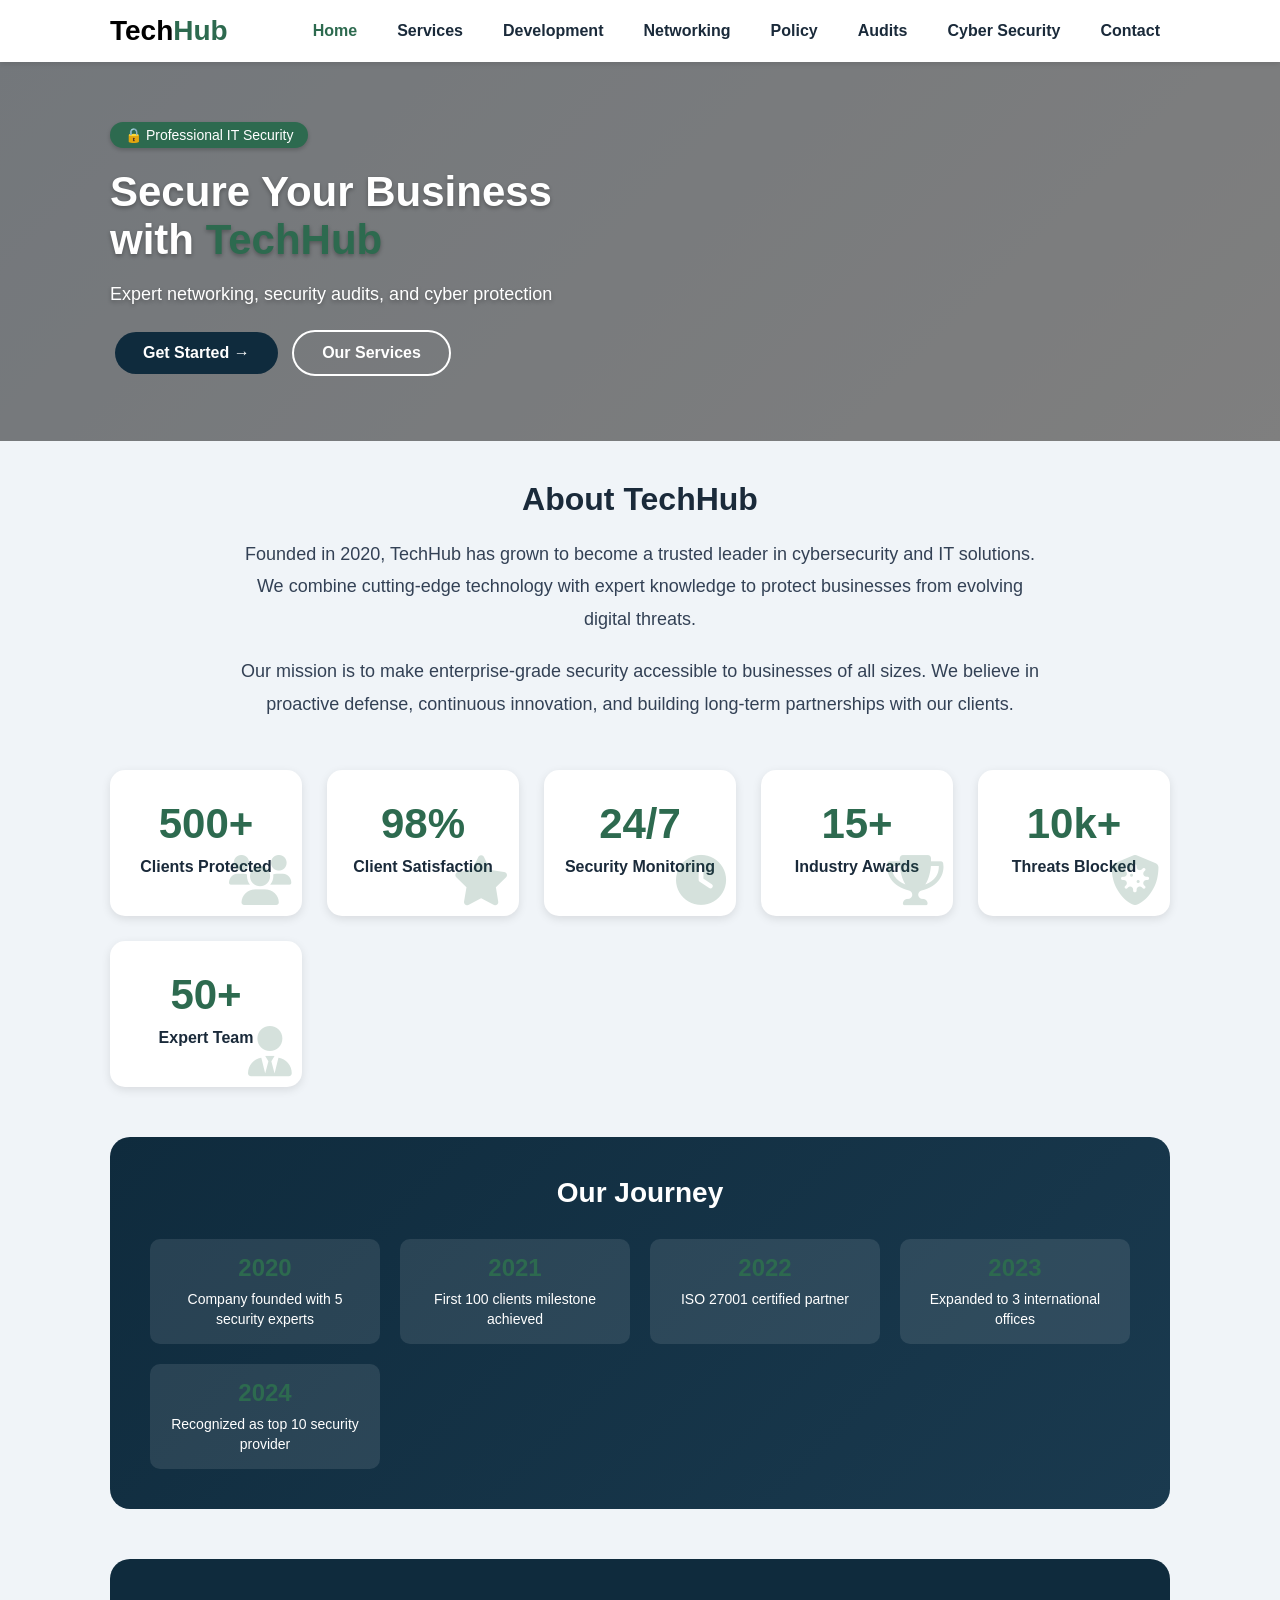
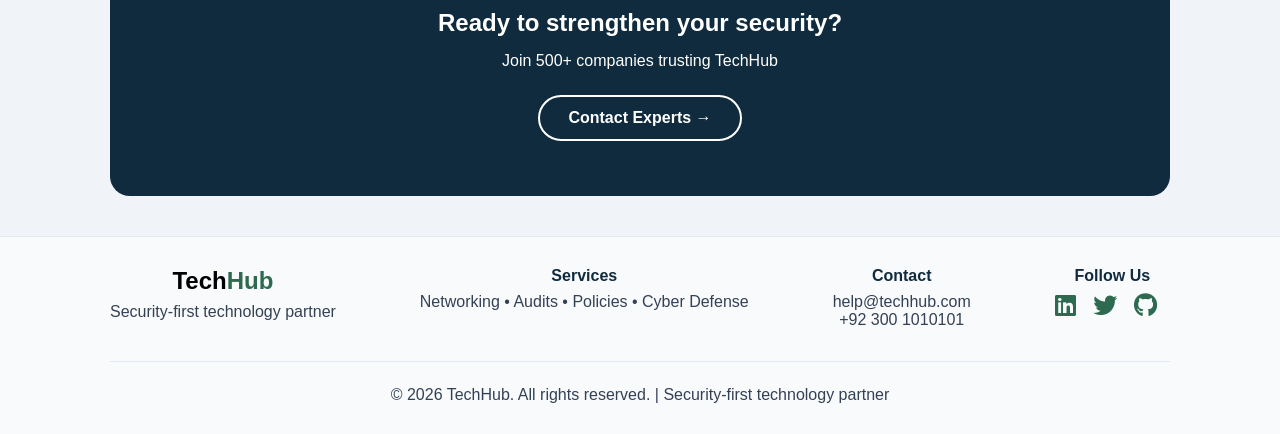
==== index.html @ d4925c45 "added files" ====
<!DOCTYPE html>
<html lang="en">
<head>
    <meta charset="UTF-8">
    <meta name="viewport" content="width=device-width, initial-scale=1.0">
    <title>TechHub | Home - Security Services</title>
    <link rel="stylesheet" href="css/style.css">
    <link rel="stylesheet" href="https://cdnjs.cloudflare.com/ajax/libs/font-awesome/6.0.0-beta3/css/all.min.css">
</head>
<body>

<header>
    <div class="container nav-bar">
        <a href="index.html" class="logo">Tech<span>Hub</span></a>
        <button class="menu-btn" id="menuBtn">☰</button>
        <ul class="nav-links" id="navMenu">
            <li><a href="index.html">Home</a></li>
            <li><a href="services.html">Services</a></li>
            <li><a href="development.html">Development</a></li>
            <li><a href="networking.html">Networking</a></li>
            <li><a href="policy.html">Policy</a></li>
            <li><a href="audits.html">Audits</a></li>
            <li><a href="cybersecurity.html">Cyber Security</a></li>
            <li><a href="contact.html">Contact</a></li>
        </ul>
    </div>
</header>

<main>
    <!-- HERO SECTION WITH BACKGROUND SLIDESHOW -->
    <div class="hero slideshow-hero">
        <!-- Background slideshow images (minimalist) -->
        <div class="slideshow-container">
            <div class="slide fade" style="background-image: url('https://images.unsplash.com/photo-1550751827-4bd374c3f58b?w=1600&h=600&fit=crop');"></div>
            <div class="slide fade" style="background-image: url('https://images.unsplash.com/photo-1563986768609-322da13575f3?w=1600&h=600&fit=crop');"></div>
            <div class="slide fade" style="background-image: url('https://images.unsplash.com/photo-1451187580459-43490279c0fa?w=1600&h=600&fit=crop');"></div>
            <div class="slide fade" style="background-image: url('https://images.unsplash.com/photo-1510511459019-5dda7724fd87?w=1600&h=600&fit=crop');"></div>
            <div class="slide fade" style="background-image: url('https://images.unsplash.com/photo-1558494949-ef010cbdcc31?w=1600&h=600&fit=crop');"></div>
        </div>
        <!-- Dark overlay for better text visibility -->
        <div class="overlay"></div>
        
        <div class="container hero-flex">
            <div class="hero-text">
                <span class="badge">🔒 Professional IT Security</span>
                <h1>Secure Your Business with <span class="green">TechHub</span></h1>
                <p>Expert networking, security audits, and cyber protection</p>
                <div class="btn-group">
                    <a href="contact.html" class="btn btn-dark">Get Started →</a>
                    <a href="services.html" class="btn btn-outline">Our Services</a>
                </div>
            </div>
            <div class="hero-icon">
                <i class="fas fa-shield-hog"></i>
            </div>
        </div>
    </div>

    <div class="container">
        <div class="about-section">
            <h2 class="section-title">About TechHub</h2>
            <div class="about-content">
                <div class="about-text">
                    <p>Founded in 2020, TechHub has grown to become a trusted leader in cybersecurity and IT solutions. We combine cutting-edge technology with expert knowledge to protect businesses from evolving digital threats.</p>
                    <p>Our mission is to make enterprise-grade security accessible to businesses of all sizes. We believe in proactive defense, continuous innovation, and building long-term partnerships with our clients.</p>
                </div>
            </div>
            
            <div class="achievements">
                <div class="achievement-card">
                    <div class="achievement-number">500+</div>
                    <div class="achievement-label">Clients Protected</div>
                    <div class="achievement-icon"><i class="fas fa-users"></i></div>
                </div>
                <div class="achievement-card">
                    <div class="achievement-number">98%</div>
                    <div class="achievement-label">Client Satisfaction</div>
                    <div class="achievement-icon"><i class="fas fa-star"></i></div>
                </div>
                <div class="achievement-card">
                    <div class="achievement-number">24/7</div>
                    <div class="achievement-label">Security Monitoring</div>
                    <div class="achievement-icon"><i class="fas fa-clock"></i></div>
                </div>
                <div class="achievement-card">
                    <div class="achievement-number">15+</div>
                    <div class="achievement-label">Industry Awards</div>
                    <div class="achievement-icon"><i class="fas fa-trophy"></i></div>
                </div>
                <div class="achievement-card">
                    <div class="achievement-number">10k+</div>
                    <div class="achievement-label">Threats Blocked</div>
                    <div class="achievement-icon"><i class="fas fa-shield-virus"></i></div>
                </div>
                <div class="achievement-card">
                    <div class="achievement-number">50+</div>
                    <div class="achievement-label">Expert Team</div>
                    <div class="achievement-icon"><i class="fas fa-user-tie"></i></div>
                </div>
            </div>

            <div class="milestones">
                <h3>Our Journey</h3>
                <div class="milestone-list">
                    <div class="milestone-item"><div class="milestone-year">2020</div><div class="milestone-desc">Company founded with 5 security experts</div></div>
                    <div class="milestone-item"><div class="milestone-year">2021</div><div class="milestone-desc">First 100 clients milestone achieved</div></div>
                    <div class="milestone-item"><div class="milestone-year">2022</div><div class="milestone-desc">ISO 27001 certified partner</div></div>
                    <div class="milestone-item"><div class="milestone-year">2023</div><div class="milestone-desc">Expanded to 3 international offices</div></div>
                    <div class="milestone-item"><div class="milestone-year">2024</div><div class="milestone-desc">Recognized as top 10 security provider</div></div>
                </div>
            </div>
        </div>
        
        <div class="cta">
            <h2>Ready to strengthen your security?</h2>
            <p>Join 500+ companies trusting TechHub</p>
            <a href="contact.html" class="btn btn-light">Contact Experts →</a>
        </div>
    </div>
</main>

<footer>
    <div class="container">
        <div class="footer-content">
            <div class="footer-section"><h3 class="footer-logo">Tech<span>Hub</span></h3><p>Security-first technology partner</p></div>
            <div class="footer-section"><h4>Services</h4><p>Networking • Audits • Policies • Cyber Defense</p></div>
            <div class="footer-section"><h4>Contact</h4><p>help@techhub.com<br>+92 300 1010101</p></div>
            <div class="footer-section"><h4>Follow Us</h4><i class="fab fa-linkedin"></i> <i class="fab fa-twitter"></i> <i class="fab fa-github"></i></div>
        </div>
        <div class="footer-bottom"><p>© 2026 TechHub. All rights reserved. | Security-first technology partner</p></div>
    </div>
</footer>

<script src="js/script.js"></script>
</body>
</html>
---- css/style.css ----
/* ========== RESET & BASE STYLES ========== */
* {
    margin: 0;
    padding: 0;
    box-sizing: border-box;
}

body {
    font-family: Arial, sans-serif;
    background: #f0f4f8;
    color: #1a2a3a;
}

/* ========== CONTAINER ========== */
.container {
    max-width: 1100px;
    margin: auto;
    padding: 0 20px;
}

/* ========== HEADER & NAVIGATION ========== */
header {
    background: white;
    padding: 15px 0;
    box-shadow: 0 2px 5px rgba(0,0,0,0.1);
    position: sticky;
    top: 0;
    z-index: 100;
}

.nav-bar {
    display: flex;
    justify-content: space-between;
    align-items: center;
    flex-wrap: wrap;
}

.logo {
    font-size: 28px;
    font-weight: bold;
    color: #000000;
    text-decoration: none;
}

.logo span {
    color: #2d6a4f;
}

.nav-links {
    display: flex;
    gap: 20px;
    list-style: none;
    flex-wrap: wrap;
}

.nav-links a {
    text-decoration: none;
    color: #1a2a3a;
    font-weight: bold;
    padding: 5px 10px;
    transition: 0.3s;
}

.nav-links a:hover,
.nav-links a.active {
    color: #2d6a4f;
}

.menu-btn {
    display: none;
    font-size: 24px;
    background: none;
    border: none;
    cursor: pointer;
}

/* ========== BUTTONS ========== */
.btn {
    display: inline-block;
    padding: 12px 28px;
    border-radius: 30px;
    text-decoration: none;
    font-weight: bold;
    margin: 5px;
    transition: 0.3s;
    cursor: pointer;
    border: none;
}

.btn-dark {
    background: #0f2b3d;
    color: white;
}

.btn-dark:hover {
    background: #071a26;
    transform: translateY(-2px);
}

.btn-outline {
    border: 2px solid #0f2b3d;
    color: #0f2b3d;
    background: transparent;
}

.btn-outline:hover {
    background: #0f2b3d;
    color: white;
}

.btn-light {
    border: 2px solid white;
    color: white;
    background: transparent;
}

.btn-light:hover {
    background: white;
    color: #0f2b3d;
}

.btn-group {
    margin-top: 20px;
}

.submit-btn {
    width: 100%;
}

/* ========== HERO SECTION ========== */
.hero {
    background: linear-gradient(135deg, #e8f0f8, white);
    padding: 60px 0;
}

.hero-flex {
    display: flex;
    align-items: center;
    gap: 40px;
    flex-wrap: wrap;
}

.hero-text {
    flex: 1;
}

.hero-text h1 {
    font-size: 42px;
    margin: 20px 0;
}

.hero-text p {
    font-size: 18px;
    margin: 20px 0;
}

.hero-icon {
    flex: 1;
    font-size: 120px;
    text-align: center;
    color: #2d6a4f;
}

.badge {
    background: #2d6a4f;
    color: white;
    padding: 5px 15px;
    border-radius: 20px;
    display: inline-block;
    font-size: 14px;
}

.green {
    color: #2d6a4f;
}

/* ========== CARDS - 2x2 Grid Layout ========== */
.cards {
    display: grid;
    grid-template-columns: repeat(2, 1fr);
    gap: 25px;
    margin: 40px 0;
}

.card {
    background: white;
    padding: 30px 20px;
    text-align: center;
    border-radius: 15px;
    box-shadow: 0 3px 10px rgba(0,0,0,0.1);
    transition: 0.3s;
}

.card:hover {
    transform: translateY(-5px);
    box-shadow: 0 5px 20px rgba(0,0,0,0.15);
}

.card i {
    font-size: 45px;
    color: #2d6a4f;
    margin-bottom: 15px;
}

.card h3 {
    margin: 10px 0;
}

/* ========== SECTION TITLE ========== */
.section-title {
    text-align: center;
    margin: 40px 0 20px;
    font-size: 32px;
}

/* ========== CTA BOX ========== */
.cta {
    background: #0f2b3d;
    color: white;
    text-align: center;
    padding: 50px;
    border-radius: 20px;
    margin: 40px 0;
}

.cta h2, .cta h3 {
    margin-bottom: 15px;
}

.cta p {
    margin-bottom: 20px;
}

.cta-blue {
    background: #1e3a5f;
}

/* ========== INFO BOX ========== */
.info-box {
    background: #e2e8f0;
    padding: 20px;
    border-radius: 15px;
    margin: 30px 0;
    text-align: center;
}

/* ========== ABOUT SECTION ========== */
.about-section {
    margin: 40px 0;
}

.about-content {
    max-width: 800px;
    margin: 0 auto 40px;
    text-align: center;
}

.about-text p {
    margin-bottom: 20px;
    line-height: 1.8;
    font-size: 18px;
    color: #334155;
}

/* ========== ACHIEVEMENTS ========== */
.achievements {
    display: grid;
    grid-template-columns: repeat(auto-fit, minmax(180px, 1fr));
    gap: 25px;
    margin: 50px 0;
}

.achievement-card {
    background: white;
    padding: 30px 20px;
    text-align: center;
    border-radius: 15px;
    box-shadow: 0 3px 10px rgba(0,0,0,0.1);
    transition: 0.3s;
    position: relative;
    overflow: hidden;
}

.achievement-card:hover {
    transform: translateY(-5px);
    box-shadow: 0 8px 25px rgba(0,0,0,0.15);
}

.achievement-number {
    font-size: 42px;
    font-weight: bold;
    color: #2d6a4f;
    margin-bottom: 10px;
}

.achievement-label {
    font-size: 16px;
    color: #1a2a3a;
    font-weight: 600;
    margin-bottom: 10px;
}

.achievement-icon {
    font-size: 30px;
    color: #2d6a4f;
    opacity: 0.2;
    position: absolute;
    bottom: 10px;
    right: 10px;
}

.achievement-icon i {
    font-size: 50px;
}

/* ========== MILESTONES ========== */
.milestones {
    background: linear-gradient(135deg, #0f2b3d, #1a3a4f);
    color: white;
    padding: 40px;
    border-radius: 20px;
    margin: 50px 0;
}

.milestones h3 {
    text-align: center;
    font-size: 28px;
    margin-bottom: 30px;
}

.milestone-list {
    display: grid;
    grid-template-columns: repeat(auto-fit, minmax(200px, 1fr));
    gap: 20px;
}

.milestone-item {
    text-align: center;
    padding: 15px;
    background: rgba(255,255,255,0.1);
    border-radius: 10px;
    transition: 0.3s;
}

.milestone-item:hover {
    background: rgba(255,255,255,0.2);
    transform: scale(1.05);
}

.milestone-year {
    font-size: 24px;
    font-weight: bold;
    color: #2d6a4f;
    margin-bottom: 8px;
}

.milestone-desc {
    font-size: 14px;
    line-height: 1.4;
}

/* ========== FORM ========== */
.form-box {
    max-width: 600px;
    margin: auto;
    background: white;
    padding: 40px;
    border-radius: 20px;
    box-shadow: 0 5px 20px rgba(0,0,0,0.1);
}

input, select, textarea {
    width: 100%;
    padding: 12px;
    margin: 10px 0;
    border: 1px solid #ddd;
    border-radius: 8px;
    font-family: Arial, sans-serif;
}

input:focus, select:focus, textarea:focus {
    outline: none;
    border-color: #2d6a4f;
}

.feedback {
    margin-top: 15px;
    text-align: center;
}

.contact-info {
    margin-top: 30px;
    text-align: center;
    padding-top: 20px;
    border-top: 1px solid #ddd;
}

.contact-info p {
    margin: 10px 0;
}

.center-btn {
    text-align: center;
    margin: 40px 0;
}

/* ========== FOOTER ========== */
footer {
    background: #f8fafc;
    color: #334155;
    text-align: center;
    padding: 30px;
    margin-top: 40px;
    border-top: 1px solid #e2e8f0;
}

.footer-content {
    display: flex;
    justify-content: space-between;
    flex-wrap: wrap;
    gap: 2rem;
    padding-bottom: 2rem;
    border-bottom: 1px solid #e2e8f0;
    margin-bottom: 1.5rem;
}

.footer-logo {
    font-size: 1.5rem;
    color: #000000;
    margin-bottom: 0.5rem;
}

.footer-logo span {
    color: #2d6a4f;
}

.footer-section h4 {
    color: #0f2b3d;
    margin-bottom: 0.5rem;
}

.footer-section i {
    font-size: 1.5rem;
    margin-right: 0.8rem;
    cursor: pointer;
    color: #2d6a4f;
}

.footer-bottom {
    text-align: center;
    padding-top: 0;
}

.social-icons i {
    font-size: 24px;
    margin: 10px 10px 0;
    cursor: pointer;
    transition: 0.3s;
}

.social-icons i:hover {
    color: #2d6a4f;
}


/* ========== SLIDESHOW BACKGROUND FOR HERO ========== */
.slideshow-hero {
    position: relative;
    overflow: hidden;
    padding: 60px 0;
}

.slideshow-container {
    position: absolute;
    top: 0;
    left: 0;
    width: 100%;
    height: 100%;
    z-index: 0;
}

.slide {
    position: absolute;
    top: 0;
    left: 0;
    width: 100%;
    height: 100%;
    background-size: cover;
    background-position: center;
    background-repeat: no-repeat;
    opacity: 0;
    transition: opacity 1.5s ease-in-out;
}

.slide.active-slide {
    opacity: 1;
}

/* Dark overlay for better text readability */
.overlay {
    position: absolute;
    top: 0;
    left: 0;
    width: 100%;
    height: 100%;
    background: rgba(0, 0, 0, 0.5);
    z-index: 1;
}

/* Make sure hero content appears above overlay */
.slideshow-hero .container {
    position: relative;
    z-index: 2;
}

/* Adjust text colors for better visibility on dark backgrounds */
.slideshow-hero .hero-text h1,
.slideshow-hero .hero-text p {
    color: white;
    text-shadow: 0 2px 4px rgba(0,0,0,0.3);
}

.slideshow-hero .badge {
    background: #2d6a4f;
    box-shadow: 0 2px 4px rgba(0,0,0,0.2);
}

.slideshow-hero .btn-outline {
    border-color: white;
    color: white;
}

.slideshow-hero .btn-outline:hover {
    background: white;
    color: #0f2b3d;
}

.slideshow-hero .hero-icon i {
    color: white;
    text-shadow: 0 2px 4px rgba(0,0,0,0.3);
}

/* Fade animation */
@keyframes fadeEffect {
    from {opacity: 0.4}
    to {opacity: 1}
}

.fade {
    animation-name: fadeEffect;
    animation-duration: 1.5s;
}


/* ========== CLICKABLE SERVICES GRID ========== */
.services-grid {
    display: grid;
    grid-template-columns: repeat(2, 1fr);
    gap: 25px;
    margin: 40px 0;
}

.service-card-link {
    text-decoration: none;
    color: inherit;
    display: block;
}

.service-card-link .card {
    cursor: pointer;
    transition: all 0.3s ease;
    height: 100%;
}

.service-card-link .card:hover {
    transform: translateY(-8px);
    box-shadow: 0 10px 30px rgba(0,0,0,0.15);
    border-color: #2d6a4f;
}

.click-hint {
    display: inline-block;
    margin-top: 12px;
    font-size: 12px;
    color: #2d6a4f;
    opacity: 0;
    transition: opacity 0.3s;
    font-weight: normal;
}

.service-card-link .card:hover .click-hint {
    opacity: 1;
}

/* Mobile responsive */
@media (max-width: 768px) {
    .services-grid {
        grid-template-columns: 1fr;
        gap: 20px;
    }
    
    .click-hint {
        opacity: 1;
        font-size: 11px;
    }
}


/* ========== RESPONSIVE DESIGN ========== */
@media (max-width: 768px) {
    .menu-btn {
        display: block;
    }
    
    .nav-links {
        display: none;
        width: 100%;
        flex-direction: column;
        text-align: center;
        margin-top: 15px;
    }
    
    .nav-links.show {
        display: flex;
    }
    
    .hero-text h1 {
        font-size: 32px;
    }
    
    .hero-icon {
        font-size: 80px;
    }
    
    .cta {
        padding: 30px;
    }
    
    .form-box {
        padding: 25px;
    }
    
    .cards {
        grid-template-columns: 1fr;
        gap: 20px;
    }
    
    .footer-content {
        flex-direction: column;
        text-align: center;
    }

    
}
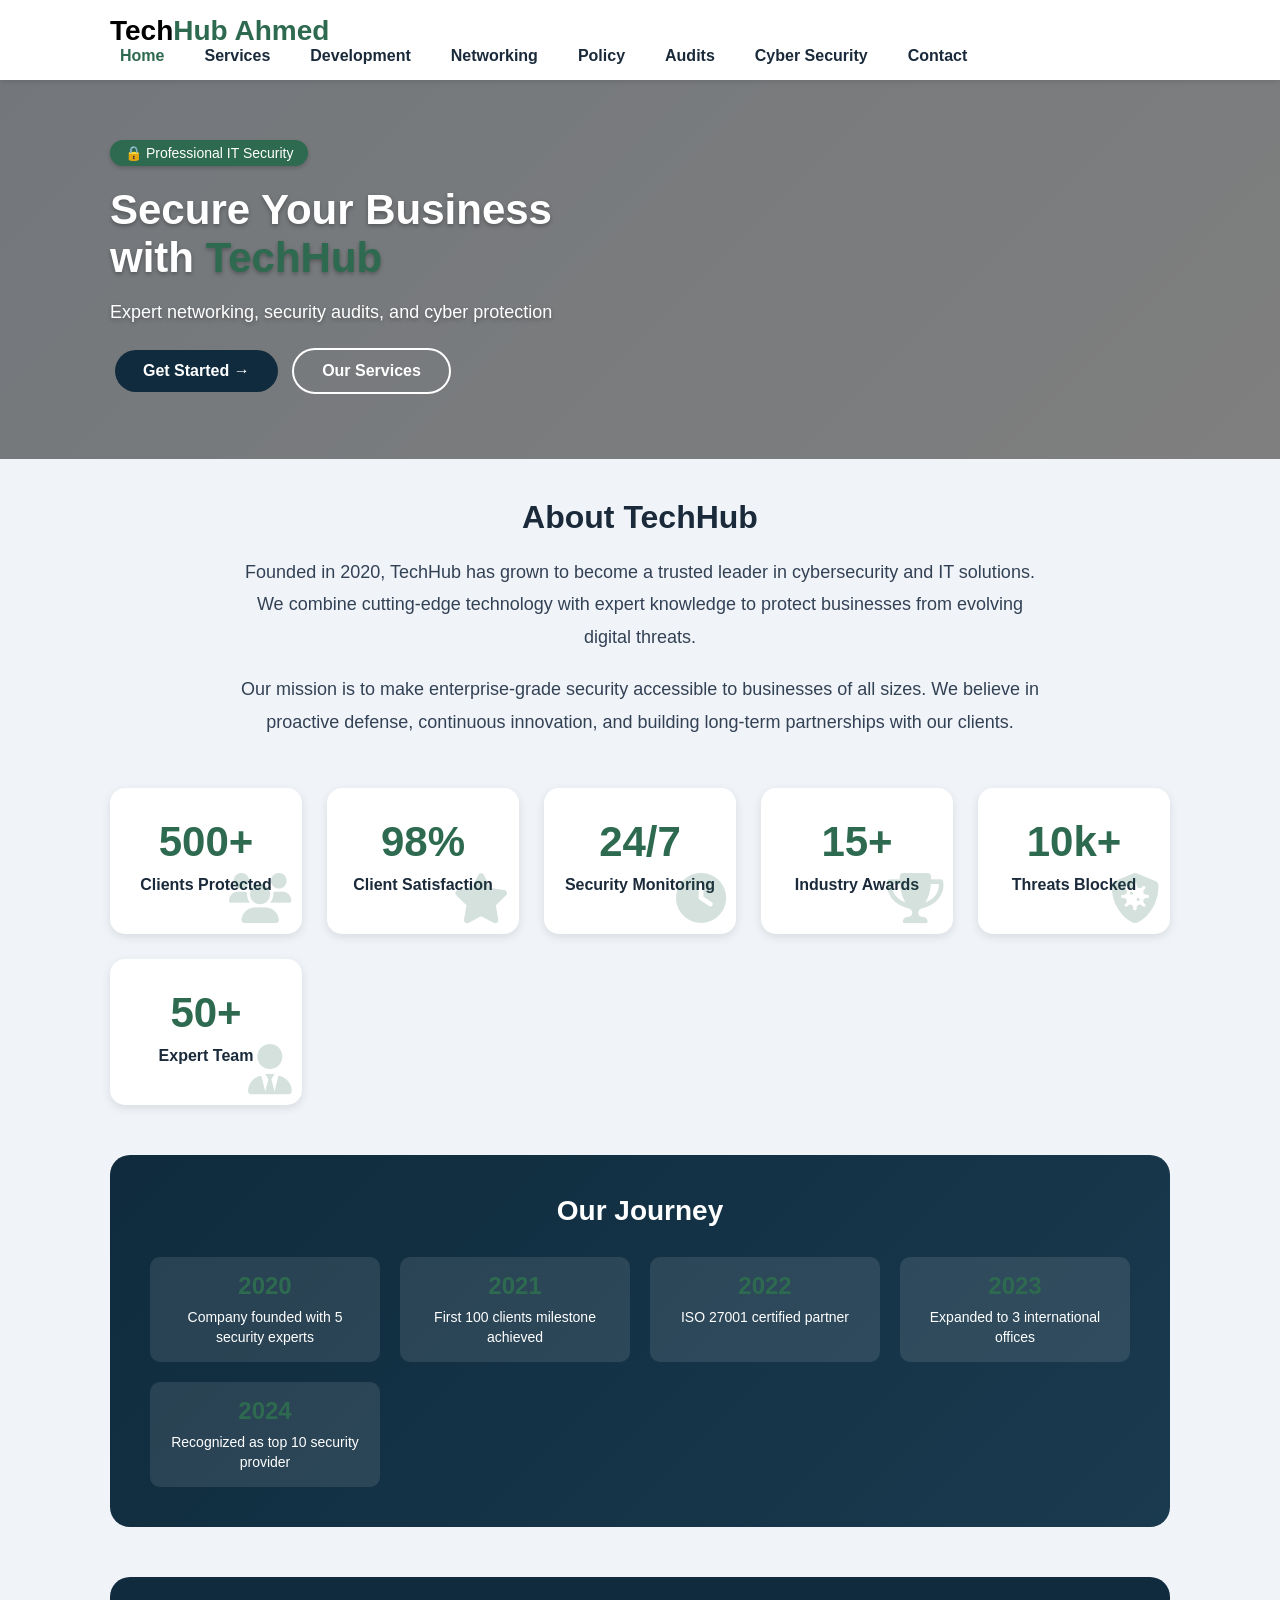
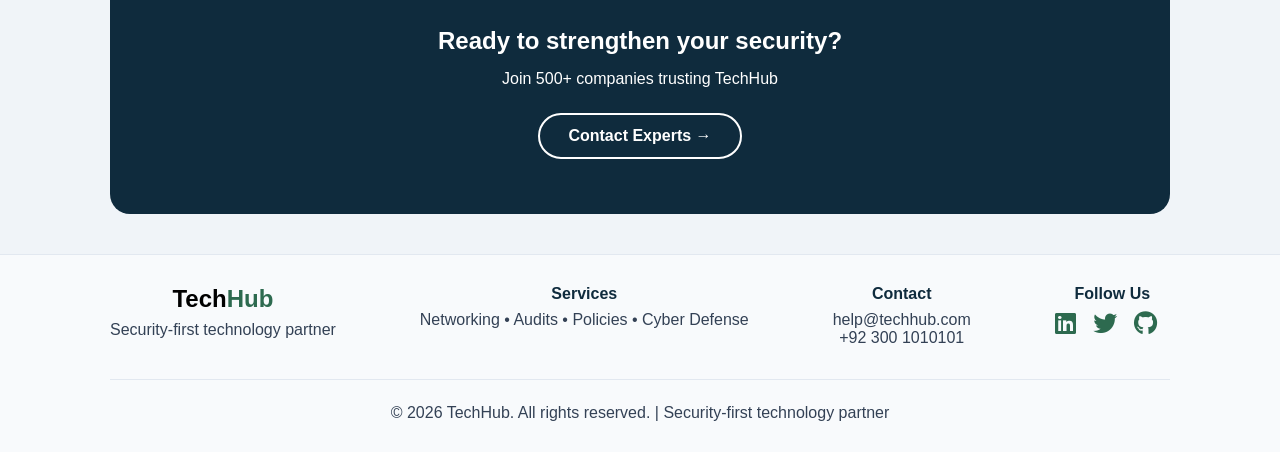
==== commit ede77b41: "changes" ====
--- a/index.html
+++ b/index.html
@@ -11,7 +11,7 @@
 
 <header>
     <div class="container nav-bar">
-        <a href="index.html" class="logo">Tech<span>Hub</span></a>
+        <a href="index.html" class="logo">Tech<span>Hub Ahmed</span></a>
         <button class="menu-btn" id="menuBtn">☰</button>
         <ul class="nav-links" id="navMenu">
             <li><a href="index.html">Home</a></li>
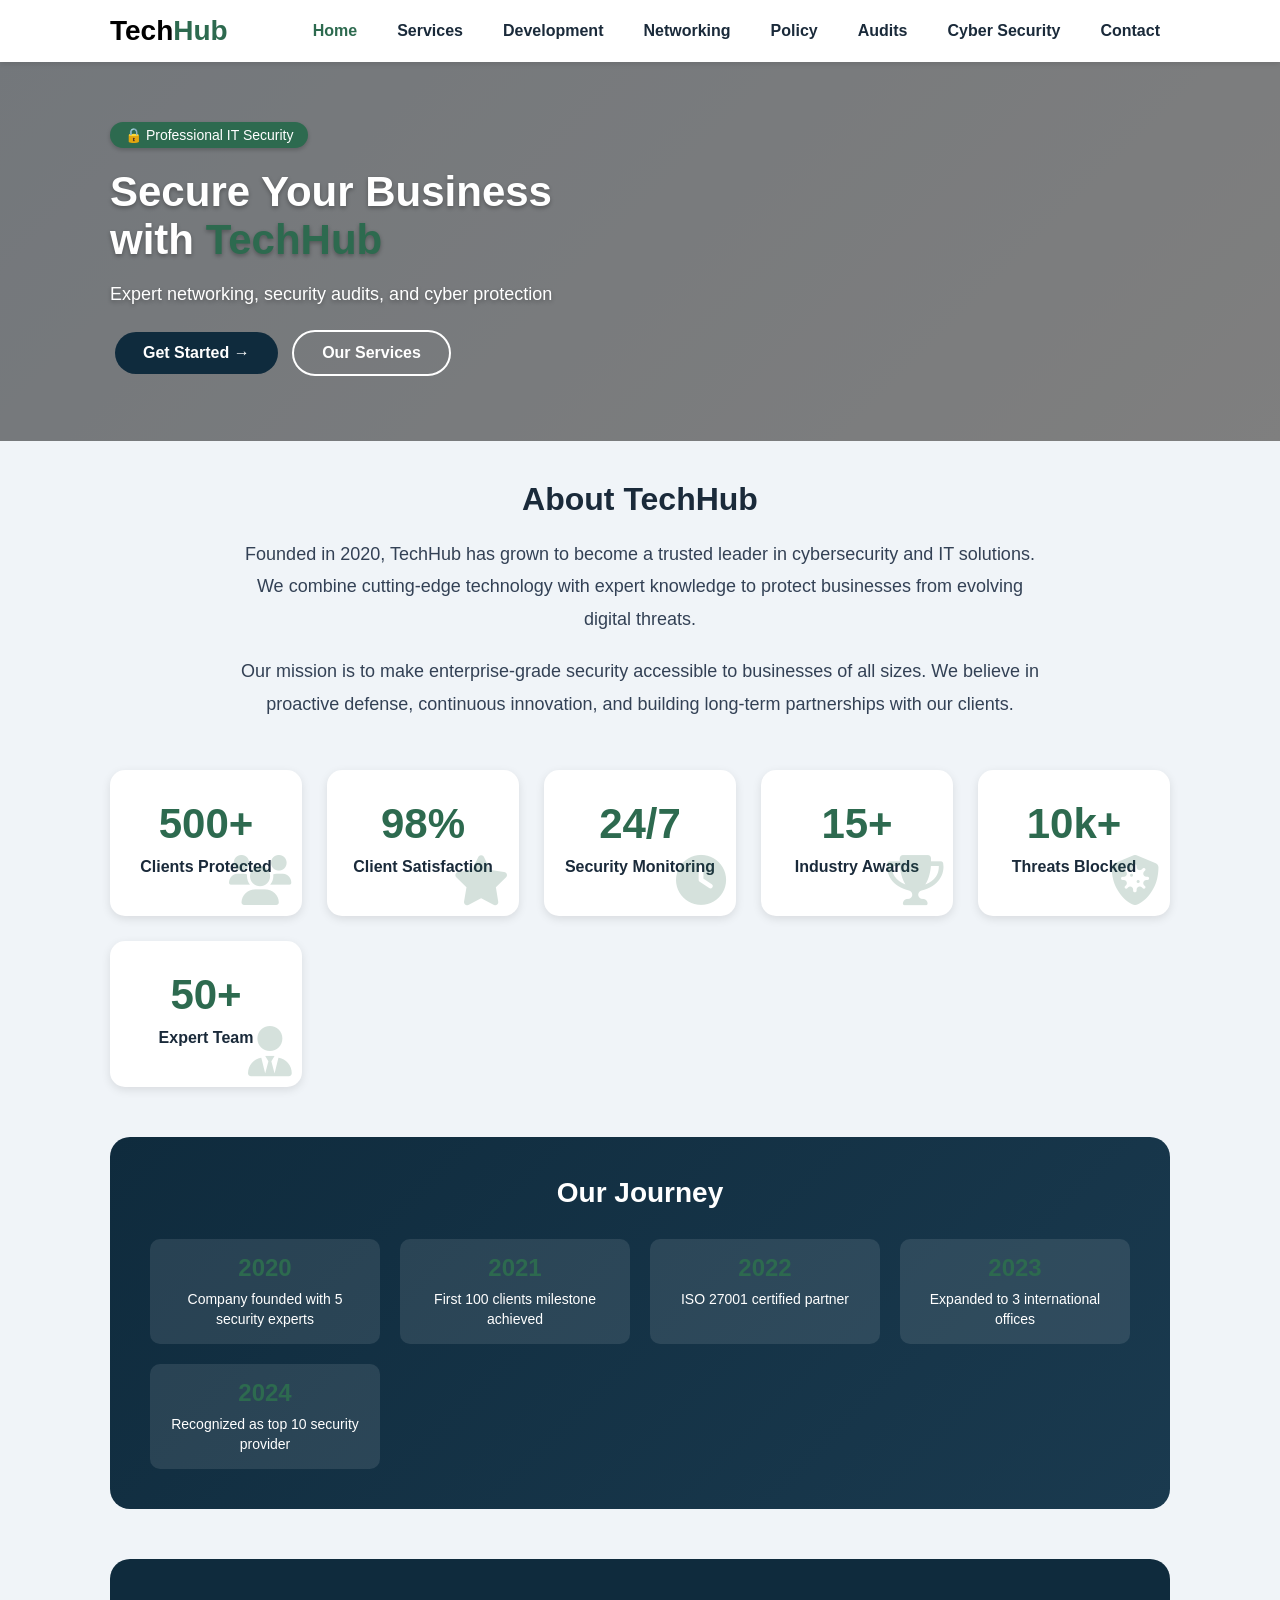
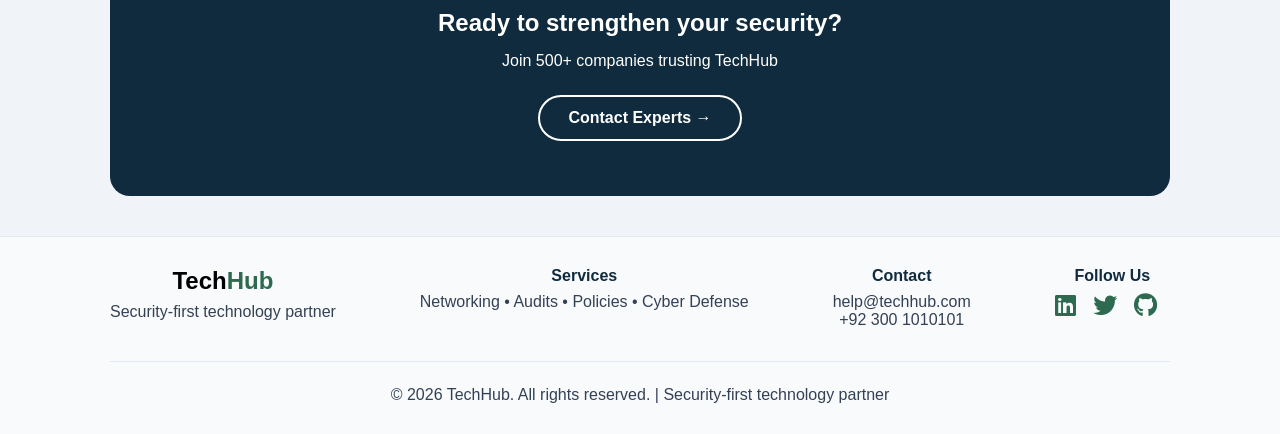
==== commit da0d70ba: "removed ahmad" ====
--- a/index.html
+++ b/index.html
@@ -11,7 +11,7 @@
 
 <header>
     <div class="container nav-bar">
-        <a href="index.html" class="logo">Tech<span>Hub Ahmed</span></a>
+        <a href="index.html" class="logo">Tech<span>Hub</span></a>
         <button class="menu-btn" id="menuBtn">☰</button>
         <ul class="nav-links" id="navMenu">
             <li><a href="index.html">Home</a></li>
